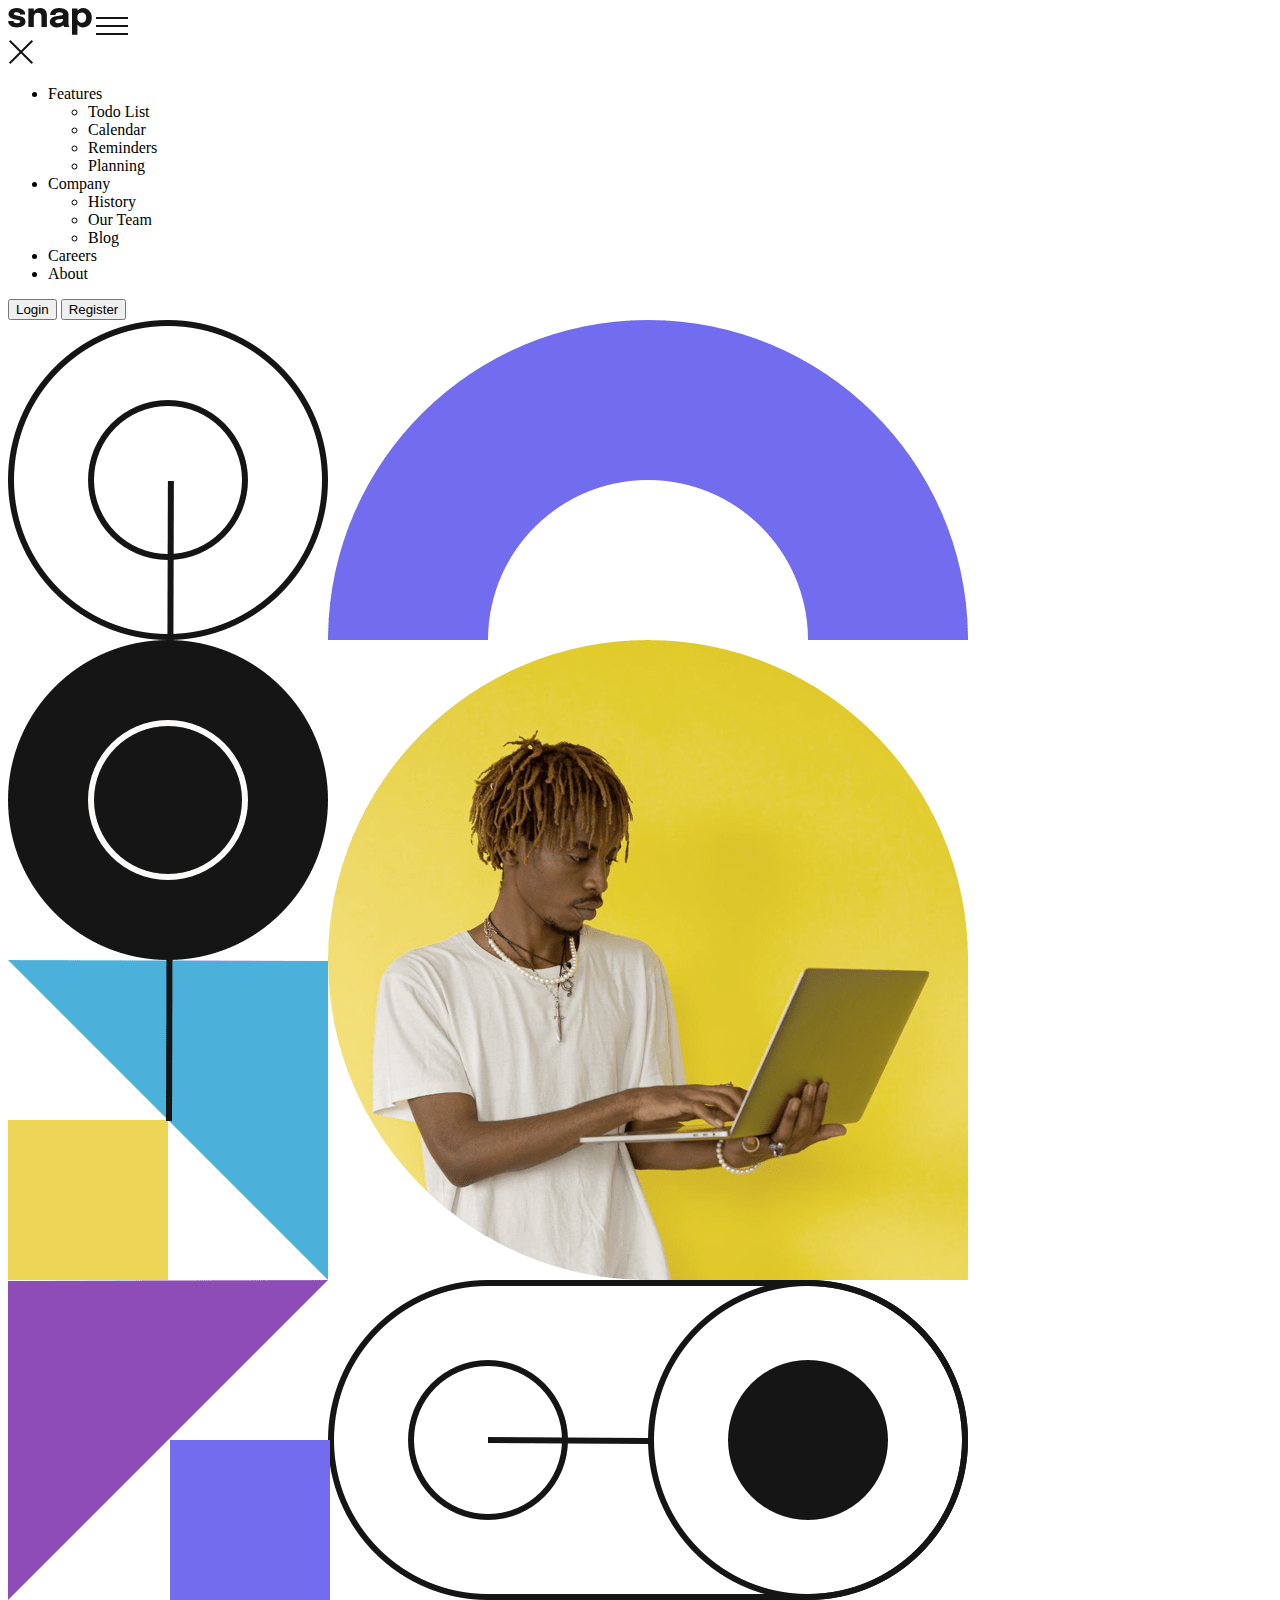
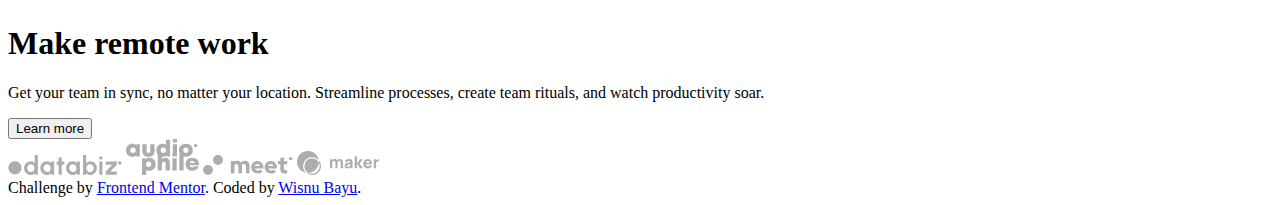
==== index.html @ a0bc9756 "base" ====
<!DOCTYPE html>
<html lang="en">

<head>
  <meta charset="UTF-8">
  <meta name="viewport" content="width=device-width, initial-scale=1.0">
  <link rel="icon" type="image/png" sizes="32x32" href="./images/favicon-32x32.png">
  <title>Frontend Mentor | Intro section with dropdown navigation</title>
</head>

<body>
  <header>
    <img src="images/logo.svg" alt="logo">
    <img src="images/icon-menu.svg" alt="open nav button">
    <nav>
      <img src="images/icon-close-menu.svg" alt="close nav button">
      <ul>
        <li>Features
          <ul>
            <li>Todo List</li>
            <li>Calendar</li>
            <li>Reminders</li>
            <li>Planning</li>
          </ul>
        </li>
        <li>Company
          <ul>
            <li>History</li>
            <li>Our Team</li>
            <li>Blog</li>
          </ul>
        </li>
        <li>Careers</li>
        <li>About</li>
      </ul>
      <div>
        <button>Login</button>
        <button>Register</button>
      </div>
    </nav>
  </header>

  <main>
    <img src="images/image-hero-desktop.png" alt="main image">
    <h1>Make remote work</h1>
    <p>
      Get your team in sync, no matter your location. Streamline processes,
      create team rituals, and watch productivity soar.
    </p>
    <button>Learn more</button>
    <div>
      <img src="images/client-databiz.svg" alt="databiz logo">
      <img src="images/client-audiophile.svg" alt="audiophile logo">
      <img src="images/client-meet.svg" alt="meet logo">
      <img src="images/client-maker.svg" alt="maker logo">
    </div>
  </main>

  <footer>
    Challenge by <a href="https://www.frontendmentor.io?ref=challenge" target="_blank">Frontend Mentor</a>.
    Coded by <a href="https://github.com/wishba" target="_blank">Wisnu Bayu</a>.
  </footer>
</body>

</html>
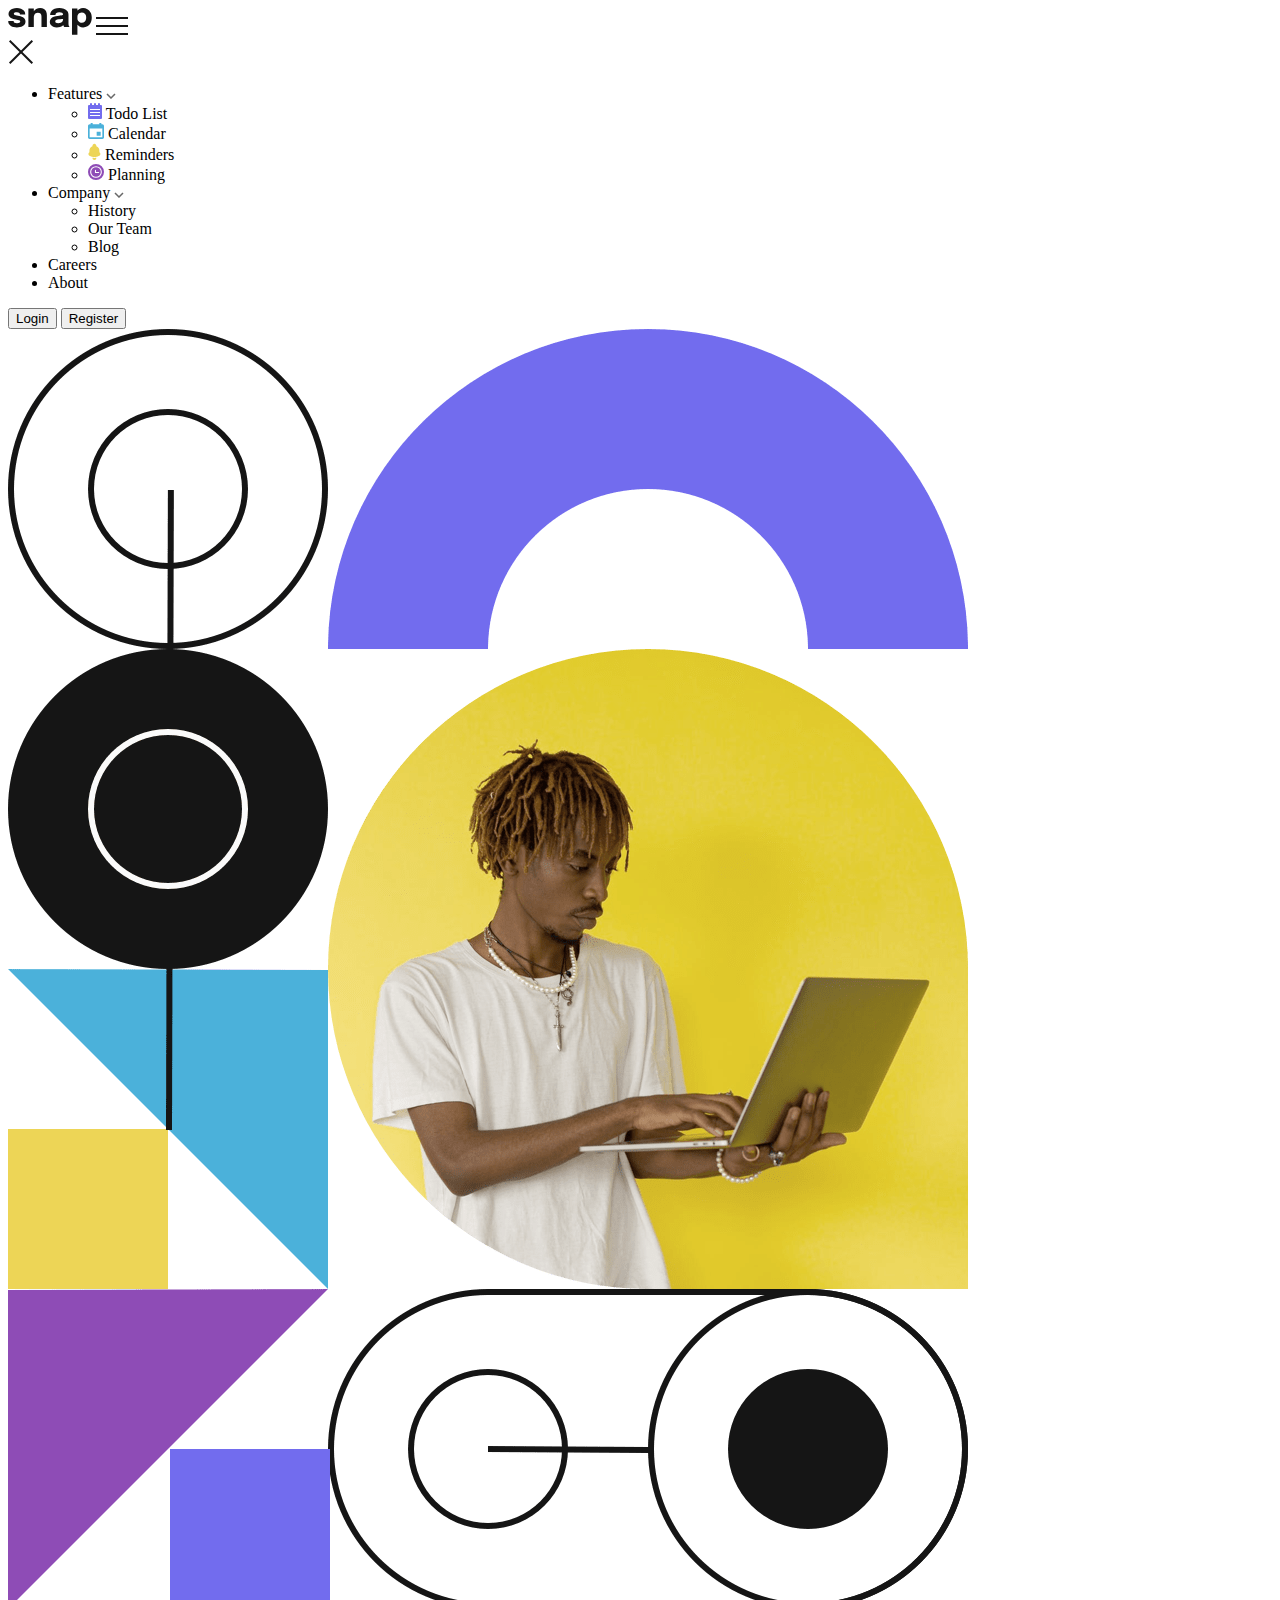
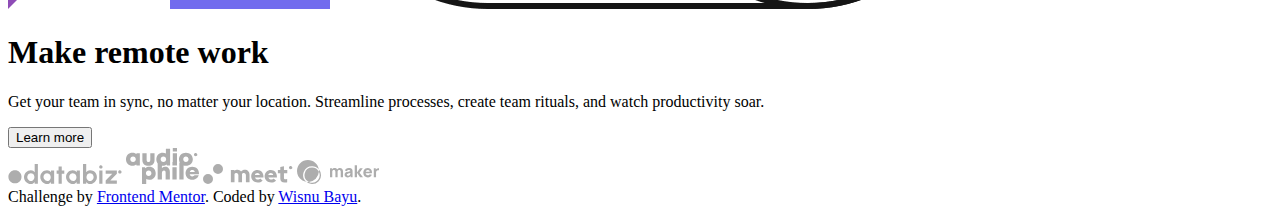
==== commit ee32b04d: "icon" ====
--- a/index.html
+++ b/index.html
@@ -15,15 +15,31 @@
     <nav>
       <img src="images/icon-close-menu.svg" alt="close nav button">
       <ul>
-        <li>Features
+        <li>
+          Features
+          <img src="images/icon-arrow-down.svg" alt="more">
           <ul>
-            <li>Todo List</li>
-            <li>Calendar</li>
-            <li>Reminders</li>
-            <li>Planning</li>
+            <li>
+              <img src="images/icon-todo.svg" alt="todo icon">
+              Todo List
+            </li>
+            <li>
+              <img src="images/icon-calendar.svg" alt="calender icon">
+              Calendar
+            </li>
+            <li>
+              <img src="images/icon-reminders.svg" alt="reminders icon">
+              Reminders
+            </li>
+            <li>
+              <img src="images/icon-planning.svg" alt="planning icon">
+              Planning
+            </li>
           </ul>
         </li>
-        <li>Company
+        <li>
+          Company
+          <img src="images/icon-arrow-down.svg" alt="more">
           <ul>
             <li>History</li>
             <li>Our Team</li>
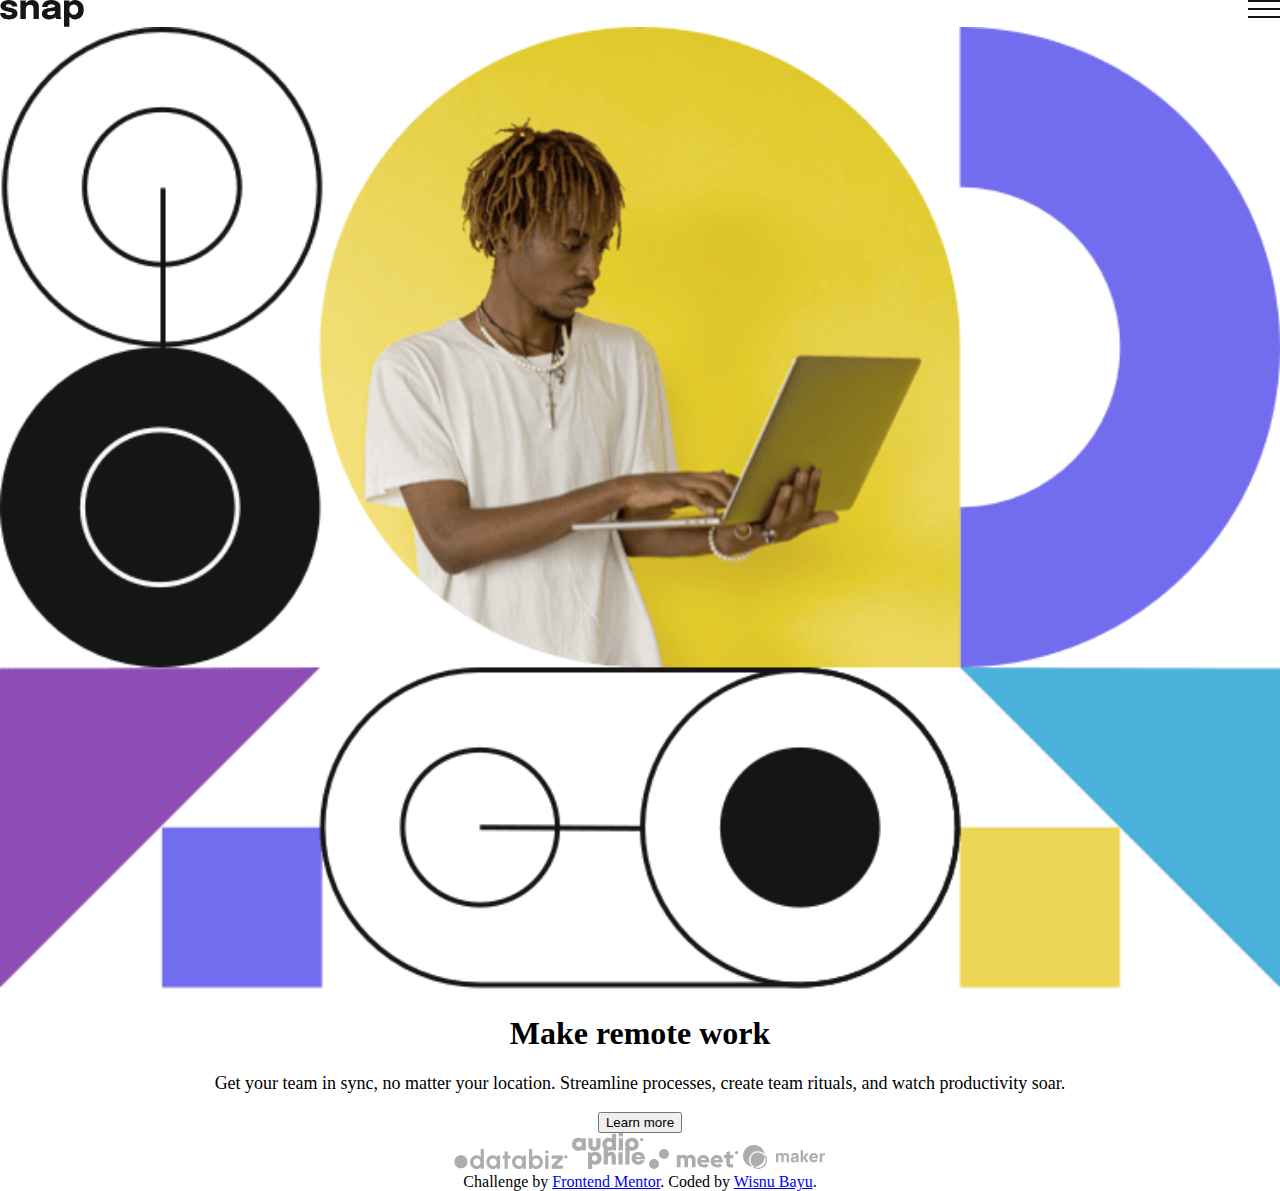
==== commit eb504fc7: "mobile position" ====
--- a/index.html
+++ b/index.html
@@ -6,13 +6,14 @@
   <meta name="viewport" content="width=device-width, initial-scale=1.0">
   <link rel="icon" type="image/png" sizes="32x32" href="./images/favicon-32x32.png">
   <title>Frontend Mentor | Intro section with dropdown navigation</title>
+  <link rel="stylesheet" href="style.css">
 </head>
 
 <body>
-  <header>
+  <header class="header">
     <img src="images/logo.svg" alt="logo">
-    <img src="images/icon-menu.svg" alt="open nav button">
-    <nav>
+    <img class="btn__menu" src="images/icon-menu.svg" alt="open nav button">
+    <nav class="nav">
       <img src="images/icon-close-menu.svg" alt="close nav button">
       <ul>
         <li>
@@ -56,8 +57,8 @@
     </nav>
   </header>
 
-  <main>
-    <img src="images/image-hero-desktop.png" alt="main image">
+  <main class="main">
+    <img class="main__img" src="images/image-hero-desktop.png" alt="main image">
     <h1>Make remote work</h1>
     <p>
       Get your team in sync, no matter your location. Streamline processes,
@@ -72,7 +73,7 @@
     </div>
   </main>
 
-  <footer>
+  <footer class="footer">
     Challenge by <a href="https://www.frontendmentor.io?ref=challenge" target="_blank">Frontend Mentor</a>.
     Coded by <a href="https://github.com/wishba" target="_blank">Wisnu Bayu</a>.
   </footer>
--- a/style.css
+++ b/style.css
@@ -0,0 +1,57 @@
+@import url('https://fonts.googleapis.com/css2?family=Epilogue:wght@500;700&display=swap');
+
+:root {
+  --Almost-White: hsl(0, 0%, 98%);
+  --Medium-Gray: hsl(0, 0%, 41%);
+  --Almost-Black: hsl(0, 0%, 8%);
+}
+
+html {
+  box-sizing: border-box;
+  font-size: 16px;
+}
+
+*,
+*:before,
+*:after {
+  box-sizing: inherit;
+}
+
+body {
+  margin: 0;
+  padding: 0;
+}
+
+p {
+  font-size: 18px;
+}
+
+.header {
+  display: flex;
+}
+
+.header>* {
+  margin-bottom: auto;
+}
+
+.btn__menu {
+  margin-left: auto;
+}
+
+.nav {
+  display: none;
+  position: absolute;
+}
+
+.main {
+  text-align: center;
+}
+
+.main__img {
+  content: url(images/image-hero-mobile.png);
+  width: 100%;
+}
+
+.footer {
+  text-align: center;
+}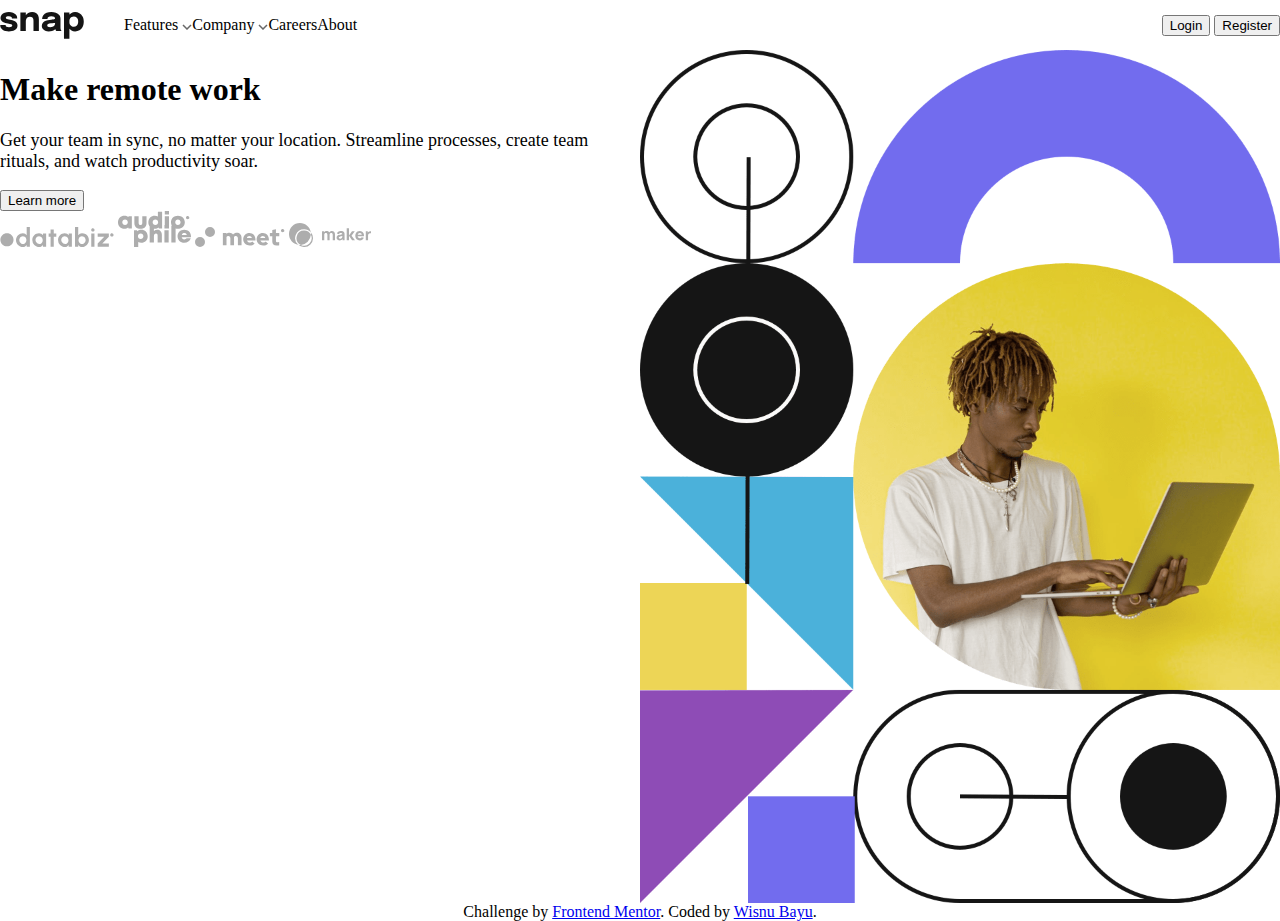
==== commit ff7abf1a: "style big screen" ====
--- a/index.html
+++ b/index.html
@@ -11,15 +11,15 @@
 
 <body>
   <header class="header">
-    <img src="images/logo.svg" alt="logo">
+    <img class="header__logo" src="images/logo.svg" alt="logo">
     <img class="btn__menu" src="images/icon-menu.svg" alt="open nav button">
     <nav class="nav">
-      <img src="images/icon-close-menu.svg" alt="close nav button">
+      <img class="btn__menu-close" src="images/icon-close-menu.svg" alt="close nav button">
       <ul>
         <li>
           Features
           <img src="images/icon-arrow-down.svg" alt="more">
-          <ul>
+          <ul class="nav__feature">
             <li>
               <img src="images/icon-todo.svg" alt="todo icon">
               Todo List
@@ -41,7 +41,7 @@
         <li>
           Company
           <img src="images/icon-arrow-down.svg" alt="more">
-          <ul>
+          <ul class="nav__company">
             <li>History</li>
             <li>Our Team</li>
             <li>Blog</li>
@@ -50,7 +50,7 @@
         <li>Careers</li>
         <li>About</li>
       </ul>
-      <div>
+      <div class="nav__button">
         <button>Login</button>
         <button>Register</button>
       </div>
@@ -59,17 +59,19 @@
 
   <main class="main">
     <img class="main__img" src="images/image-hero-desktop.png" alt="main image">
-    <h1>Make remote work</h1>
-    <p>
-      Get your team in sync, no matter your location. Streamline processes,
-      create team rituals, and watch productivity soar.
-    </p>
-    <button>Learn more</button>
-    <div>
-      <img src="images/client-databiz.svg" alt="databiz logo">
-      <img src="images/client-audiophile.svg" alt="audiophile logo">
-      <img src="images/client-meet.svg" alt="meet logo">
-      <img src="images/client-maker.svg" alt="maker logo">
+    <div class="main__content">
+      <h1>Make remote work</h1>
+      <p>
+        Get your team in sync, no matter your location. Streamline processes,
+        create team rituals, and watch productivity soar.
+      </p>
+      <button>Learn more</button>
+      <div>
+        <img src="images/client-databiz.svg" alt="databiz logo">
+        <img src="images/client-audiophile.svg" alt="audiophile logo">
+        <img src="images/client-meet.svg" alt="meet logo">
+        <img src="images/client-maker.svg" alt="maker logo">
+      </div>
     </div>
   </main>
 
--- a/style.css
+++ b/style.css
@@ -26,11 +26,20 @@
   font-size: 18px;
 }
 
+li {
+  list-style: none;
+}
+
 .header {
   display: flex;
 }
 
+.header__logo {
+  /* margin-top: auto; */
+}
+
 .header>* {
+  margin-top: auto;
   margin-bottom: auto;
 }
 
@@ -41,6 +50,11 @@
 .nav {
   display: none;
   position: absolute;
+}
+
+.nav__feature,
+.nav__company {
+  display: none;
 }
 
 .main {
@@ -54,4 +68,42 @@
 
 .footer {
   text-align: center;
+}
+
+@media (min-width:600px) {
+  .btn__menu {
+    display: none;
+  }
+
+  .btn__menu-close {
+    display: none;
+  }
+
+  .nav {
+    display: flex;
+    position: static;
+    width: 100%;
+  }
+
+  .nav>ul {
+    display: flex;
+  }
+
+  .nav__button {
+    margin: auto 0 auto auto;
+  }
+
+  .main {
+    display: grid;
+    grid-template-columns: 1fr 1fr;
+    text-align: left;
+  }
+
+  .main__content {
+    grid-area: 1/1/2/2;
+  }
+
+  .main__img {
+    content: url(images/image-hero-desktop.png);
+  }
 }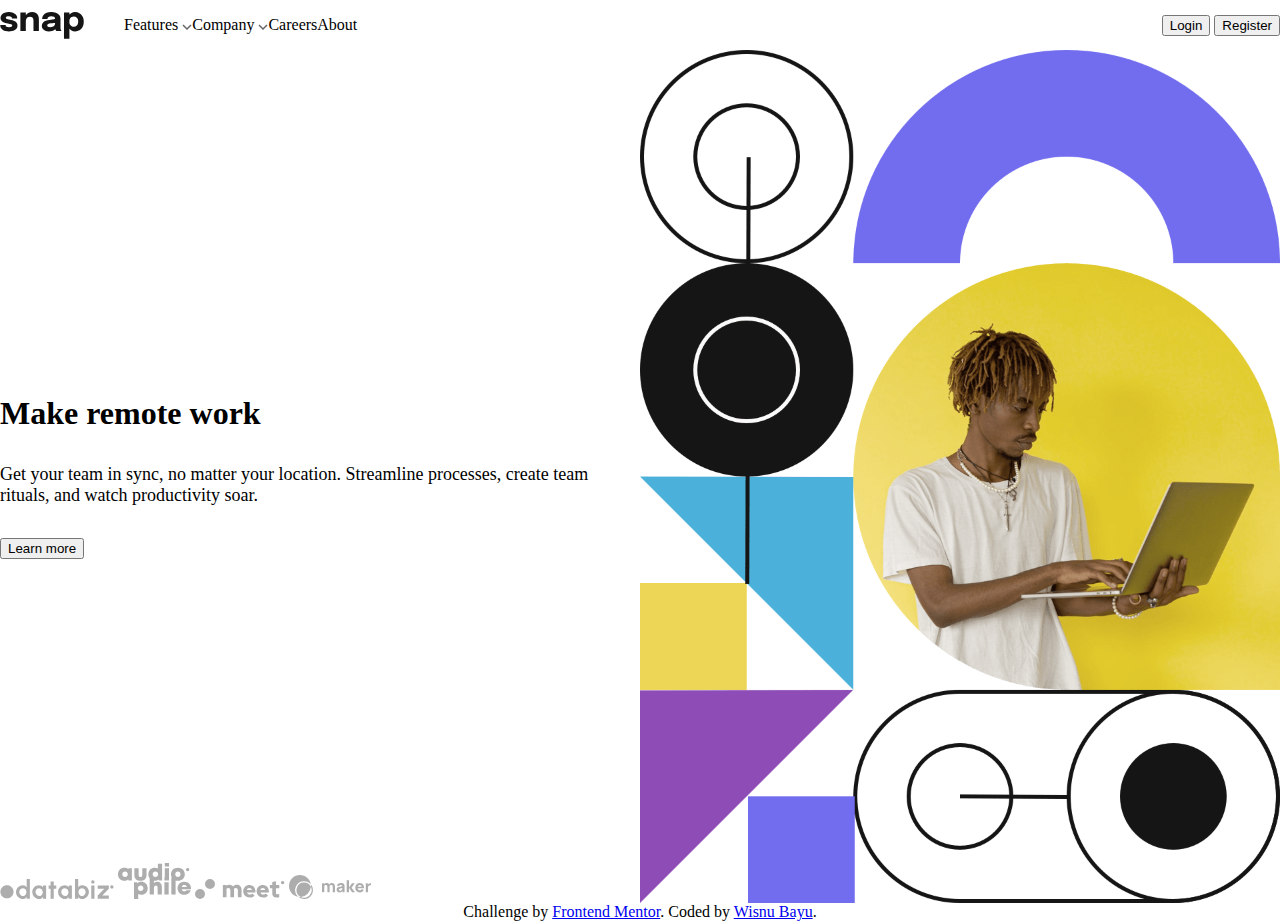
==== commit 0f27b749: "main__content margin" ====
--- a/index.html
+++ b/index.html
@@ -60,13 +60,15 @@
   <main class="main">
     <img class="main__img" src="images/image-hero-desktop.png" alt="main image">
     <div class="main__content">
-      <h1>Make remote work</h1>
-      <p>
-        Get your team in sync, no matter your location. Streamline processes,
-        create team rituals, and watch productivity soar.
-      </p>
-      <button>Learn more</button>
-      <div>
+      <div class="main__content-body">
+        <h1>Make remote work</h1>
+        <p>
+          Get your team in sync, no matter your location. Streamline processes,
+          create team rituals, and watch productivity soar.
+        </p>
+        <button>Learn more</button>
+      </div>
+      <div class="main__content-client">
         <img src="images/client-databiz.svg" alt="databiz logo">
         <img src="images/client-audiophile.svg" alt="audiophile logo">
         <img src="images/client-meet.svg" alt="meet logo">
--- a/style.css
+++ b/style.css
@@ -32,10 +32,6 @@
 
 .header {
   display: flex;
-}
-
-.header__logo {
-  /* margin-top: auto; */
 }
 
 .header>* {
@@ -99,11 +95,28 @@
     text-align: left;
   }
 
-  .main__content {
-    grid-area: 1/1/2/2;
-  }
-
   .main__img {
     content: url(images/image-hero-desktop.png);
   }
+
+  .main__content {
+    grid-area: 1/1/2/2;
+    position: relative;
+    display: grid;
+  }
+
+  .main__content-body {
+    margin: auto;
+  }
+
+  .main__content-body>* {
+    display: block;
+    margin-top: 2rem;
+    margin-bottom: 2rem;
+  }
+
+  .main__content-client {
+    position: absolute;
+    bottom: 0;
+  }
 }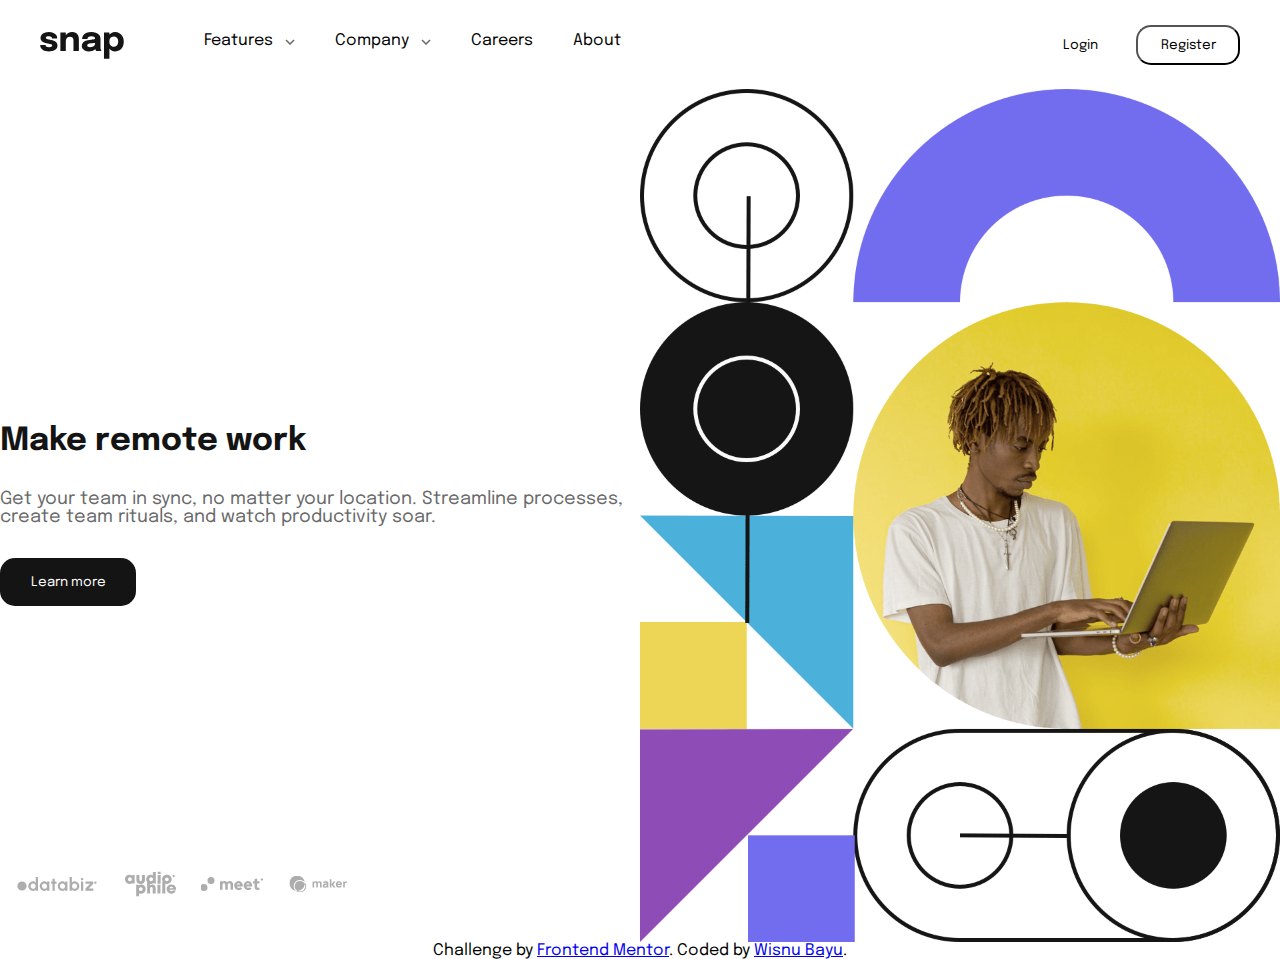
==== commit 5b5dce36: "nav big screen" ====
--- a/index.html
+++ b/index.html
@@ -51,7 +51,7 @@
         <li>About</li>
       </ul>
       <div class="nav__button">
-        <button>Login</button>
+        <button class="nav__button-login">Login</button>
         <button>Register</button>
       </div>
     </nav>
--- a/style.css
+++ b/style.css
@@ -20,6 +20,7 @@
 body {
   margin: 0;
   padding: 0;
+  font-family: 'Epilogue', sans-serif;
 }
 
 p {
@@ -32,6 +33,7 @@
 
 .header {
   display: flex;
+  margin: 1.5rem 1rem;
 }
 
 .header>* {
@@ -46,11 +48,21 @@
 .nav {
   display: none;
   position: absolute;
+  right: 0;
+}
+
+.btn__menu-close {
+  position: absolute;
+  right: 0;
 }
 
 .nav__feature,
 .nav__company {
   display: none;
+}
+
+.nav__button button {
+  width: 100%;
 }
 
 .main {
@@ -62,16 +74,53 @@
   width: 100%;
 }
 
+.main__content-body {
+  margin: 3.25rem 1rem 0;
+}
+
+.main__content-body h1 {
+  color: var(--Almost-Black);
+}
+
+.main__content-body p {
+  color: var(--Medium-Gray);
+}
+
+.main__content-body button {
+  height: 3rem;
+  width: 8.5rem;
+  border: none;
+  border-radius: 15px;
+  background-color: var(--Almost-Black);
+  color: var(--Almost-White);
+  font-family: inherit;
+}
+
+.main__content-client {
+  display: flex;
+  margin: 2.5rem 0;
+}
+
+.main__content-client>* {
+  transform: scale(.7);
+  margin: auto;
+}
+
 .footer {
   text-align: center;
+  margin: 0 1rem;
 }
 
 @media (min-width:600px) {
-  .btn__menu {
-    display: none;
+  .header {
+    margin: 1.5rem 2.5rem;
   }
 
-  .btn__menu-close {
+  .header__logo {
+    margin-top: 0.5rem;
+  }
+
+  .btn__menu {
     display: none;
   }
 
@@ -81,12 +130,38 @@
     width: 100%;
   }
 
+  .btn__menu-close {
+    display: none;
+  }
+
   .nav>ul {
     display: flex;
+    margin-top: 0.5rem;
+  }
+
+  .nav>ul>li {
+    margin-left: 2.5rem;
+  }
+
+  .nav>ul>li>img {
+    margin-left: .5rem;
   }
 
   .nav__button {
     margin: auto 0 auto auto;
+  }
+
+  .nav__button button {
+    width: auto;
+    height: 2.5rem;
+    width: 6.5rem;
+    border-radius: 15px;
+    background: none;
+    font-family: inherit;
+  }
+
+  .nav__button-login {
+    border: none;
   }
 
   .main {
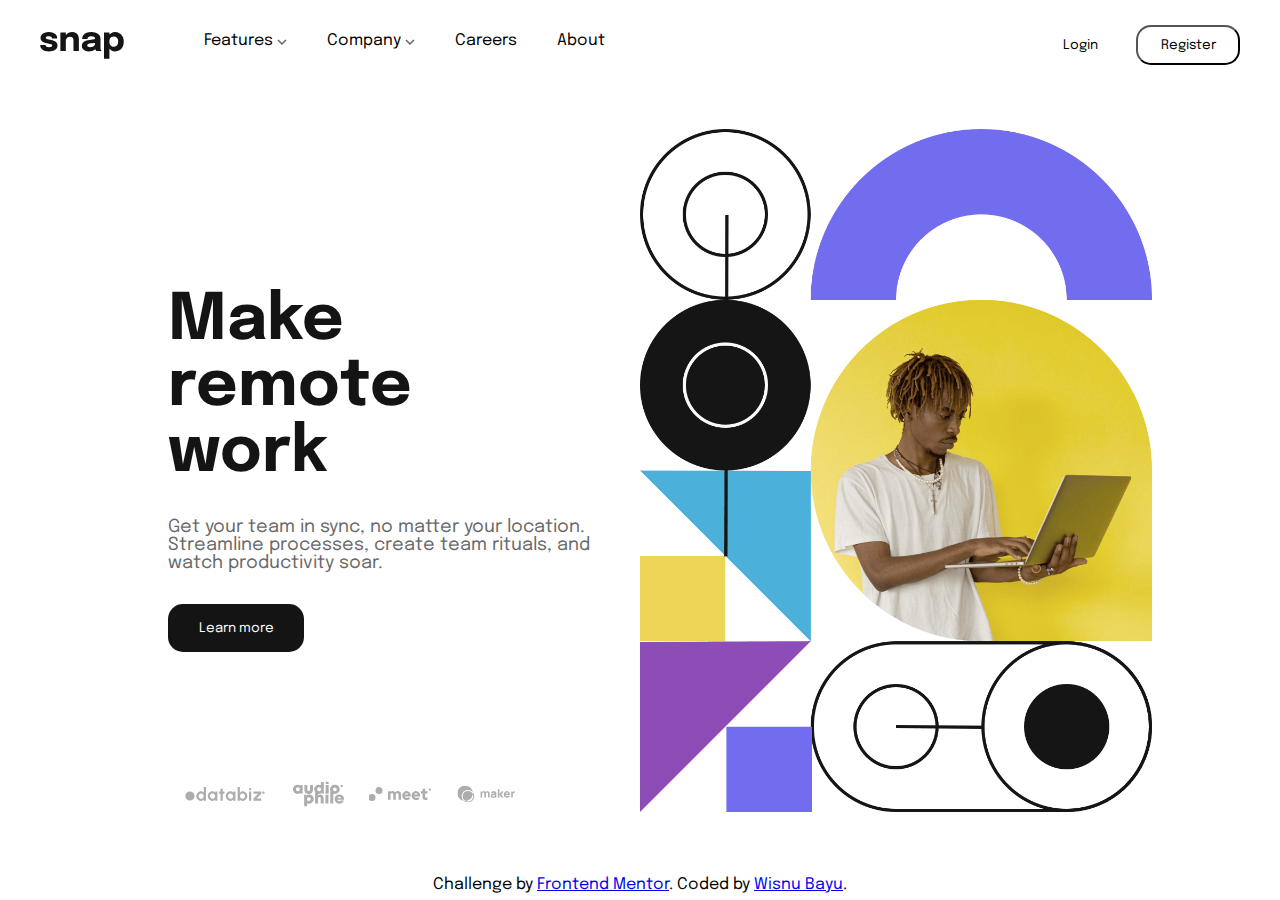
==== commit 8840141d: "naming class" ====
--- a/index.html
+++ b/index.html
@@ -12,33 +12,33 @@
 <body>
   <header class="header">
     <img class="header__logo" src="images/logo.svg" alt="logo">
-    <img class="btn__menu" src="images/icon-menu.svg" alt="open nav button">
+    <img class="nav__open" src="images/icon-menu.svg" alt="open nav button">
     <nav class="nav">
-      <img class="btn__menu-close" src="images/icon-close-menu.svg" alt="close nav button">
-      <ul>
-        <li>
+      <img class="nav__close" src="images/icon-close-menu.svg" alt="close nav button">
+      <ul class="nav__list">
+        <li class="nav__item">
           Features
           <img src="images/icon-arrow-down.svg" alt="more">
           <ul class="nav__feature">
             <li>
-              <img src="images/icon-todo.svg" alt="todo icon">
+              <img class="nav__icon" src="images/icon-todo.svg" alt="todo icon">
               Todo List
             </li>
             <li>
-              <img src="images/icon-calendar.svg" alt="calender icon">
+              <img class="nav__icon" src="images/icon-calendar.svg" alt="calender icon">
               Calendar
             </li>
             <li>
-              <img src="images/icon-reminders.svg" alt="reminders icon">
+              <img class="nav__icon" src="images/icon-reminders.svg" alt="reminders icon">
               Reminders
             </li>
             <li>
-              <img src="images/icon-planning.svg" alt="planning icon">
+              <img class="nav__icon" src="images/icon-planning.svg" alt="planning icon">
               Planning
             </li>
           </ul>
         </li>
-        <li>
+        <li class="nav__item">
           Company
           <img src="images/icon-arrow-down.svg" alt="more">
           <ul class="nav__company">
@@ -47,11 +47,11 @@
             <li>Blog</li>
           </ul>
         </li>
-        <li>Careers</li>
-        <li>About</li>
+        <li class="nav__item">Careers</li>
+        <li class="nav__item">About</li>
       </ul>
       <div class="nav__button">
-        <button class="nav__button-login">Login</button>
+        <button class="nav__login">Login</button>
         <button>Register</button>
       </div>
     </nav>
@@ -60,7 +60,7 @@
   <main class="main">
     <img class="main__img" src="images/image-hero-desktop.png" alt="main image">
     <div class="main__content">
-      <div class="main__content-body">
+      <div class="main__body">
         <h1>Make remote work</h1>
         <p>
           Get your team in sync, no matter your location. Streamline processes,
@@ -68,7 +68,7 @@
         </p>
         <button>Learn more</button>
       </div>
-      <div class="main__content-client">
+      <div class="main__client">
         <img src="images/client-databiz.svg" alt="databiz logo">
         <img src="images/client-audiophile.svg" alt="audiophile logo">
         <img src="images/client-meet.svg" alt="meet logo">
--- a/style.css
+++ b/style.css
@@ -41,7 +41,7 @@
   margin-bottom: auto;
 }
 
-.btn__menu {
+.nav__open {
   margin-left: auto;
 }
 
@@ -51,7 +51,7 @@
   right: 0;
 }
 
-.btn__menu-close {
+.nav__close {
   position: absolute;
   right: 0;
 }
@@ -74,19 +74,19 @@
   width: 100%;
 }
 
-.main__content-body {
+.main__body {
   margin: 3.25rem 1rem 0;
 }
 
-.main__content-body h1 {
+.main__body h1 {
   color: var(--Almost-Black);
 }
 
-.main__content-body p {
+.main__body p {
   color: var(--Medium-Gray);
 }
 
-.main__content-body button {
+.main__body button {
   height: 3rem;
   width: 8.5rem;
   border: none;
@@ -96,12 +96,12 @@
   font-family: inherit;
 }
 
-.main__content-client {
+.main__client {
   display: flex;
   margin: 2.5rem 0;
 }
 
-.main__content-client>* {
+.main__client>* {
   transform: scale(.7);
   margin: auto;
 }
@@ -120,7 +120,7 @@
     margin-top: 0.5rem;
   }
 
-  .btn__menu {
+  .nav__open {
     display: none;
   }
 
@@ -130,20 +130,20 @@
     width: 100%;
   }
 
-  .btn__menu-close {
+  .nav__close {
     display: none;
   }
 
-  .nav>ul {
+  .nav__list {
     display: flex;
     margin-top: 0.5rem;
   }
 
-  .nav>ul>li {
+  .nav__item {
     margin-left: 2.5rem;
   }
 
-  .nav>ul>li>img {
+  .nav__icon {
     margin-left: .5rem;
   }
 
@@ -160,7 +160,7 @@
     font-family: inherit;
   }
 
-  .nav__button-login {
+  .nav__login {
     border: none;
   }
 
@@ -168,6 +168,7 @@
     display: grid;
     grid-template-columns: 1fr 1fr;
     text-align: left;
+    margin: 4rem 8rem;
   }
 
   .main__img {
@@ -180,18 +181,28 @@
     display: grid;
   }
 
-  .main__content-body {
-    margin: auto;
-  }
-
-  .main__content-body>* {
+  .main__body {
+    margin: auto 2.5rem;
+  }
+
+  .main__body>* {
     display: block;
     margin-top: 2rem;
     margin-bottom: 2rem;
   }
 
-  .main__content-client {
+  .main__body h1 {
+    font-size: 4rem;
+    max-width: 11ch;
+  }
+
+  .main__body p {
+    max-width: 45ch;
+  }
+
+  .main__client {
     position: absolute;
     bottom: 0;
+    margin: auto auto 0 2.5rem;
   }
 }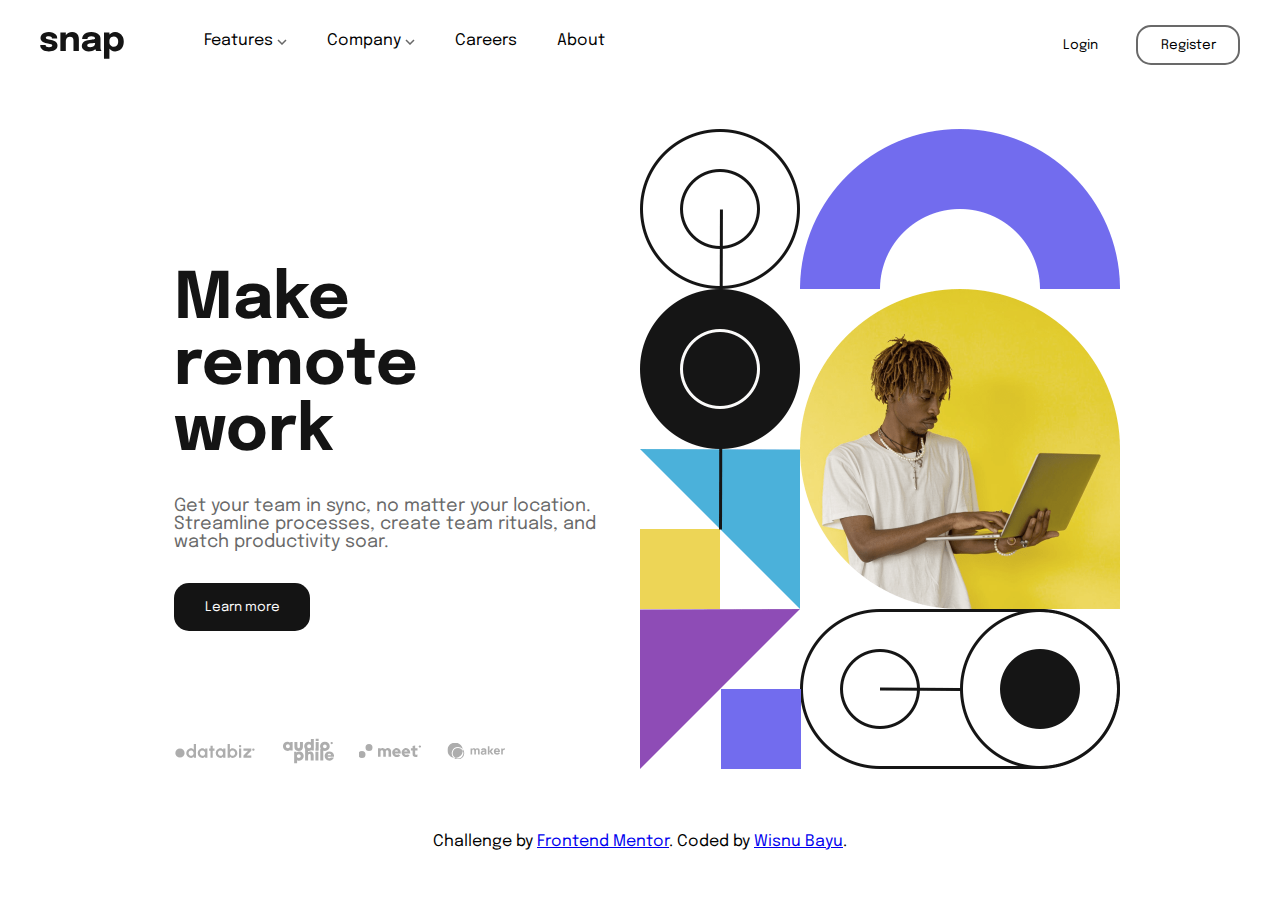
==== commit 28c1efd1: "margin" ====
--- a/index.html
+++ b/index.html
@@ -52,7 +52,7 @@
       </ul>
       <div class="nav__button">
         <button class="nav__login">Login</button>
-        <button>Register</button>
+        <button class="nav__register">Register</button>
       </div>
     </nav>
   </header>
--- a/style.css
+++ b/style.css
@@ -164,6 +164,10 @@
     border: none;
   }
 
+  .nav__register {
+    border: 2px solid var(--Medium-Gray);
+  }
+
   .main {
     display: grid;
     grid-template-columns: 1fr 1fr;
@@ -173,16 +177,20 @@
 
   .main__img {
     content: url(images/image-hero-desktop.png);
+    height: 40rem;
+    width: auto;
   }
 
   .main__content {
     grid-area: 1/1/2/2;
     position: relative;
     display: grid;
+    margin-left: auto;
   }
 
   .main__body {
-    margin: auto 2.5rem;
+    margin-top: auto;
+    margin-bottom: auto;
   }
 
   .main__body>* {
@@ -203,6 +211,6 @@
   .main__client {
     position: absolute;
     bottom: 0;
-    margin: auto auto 0 2.5rem;
+    margin-bottom: 0;
   }
 }